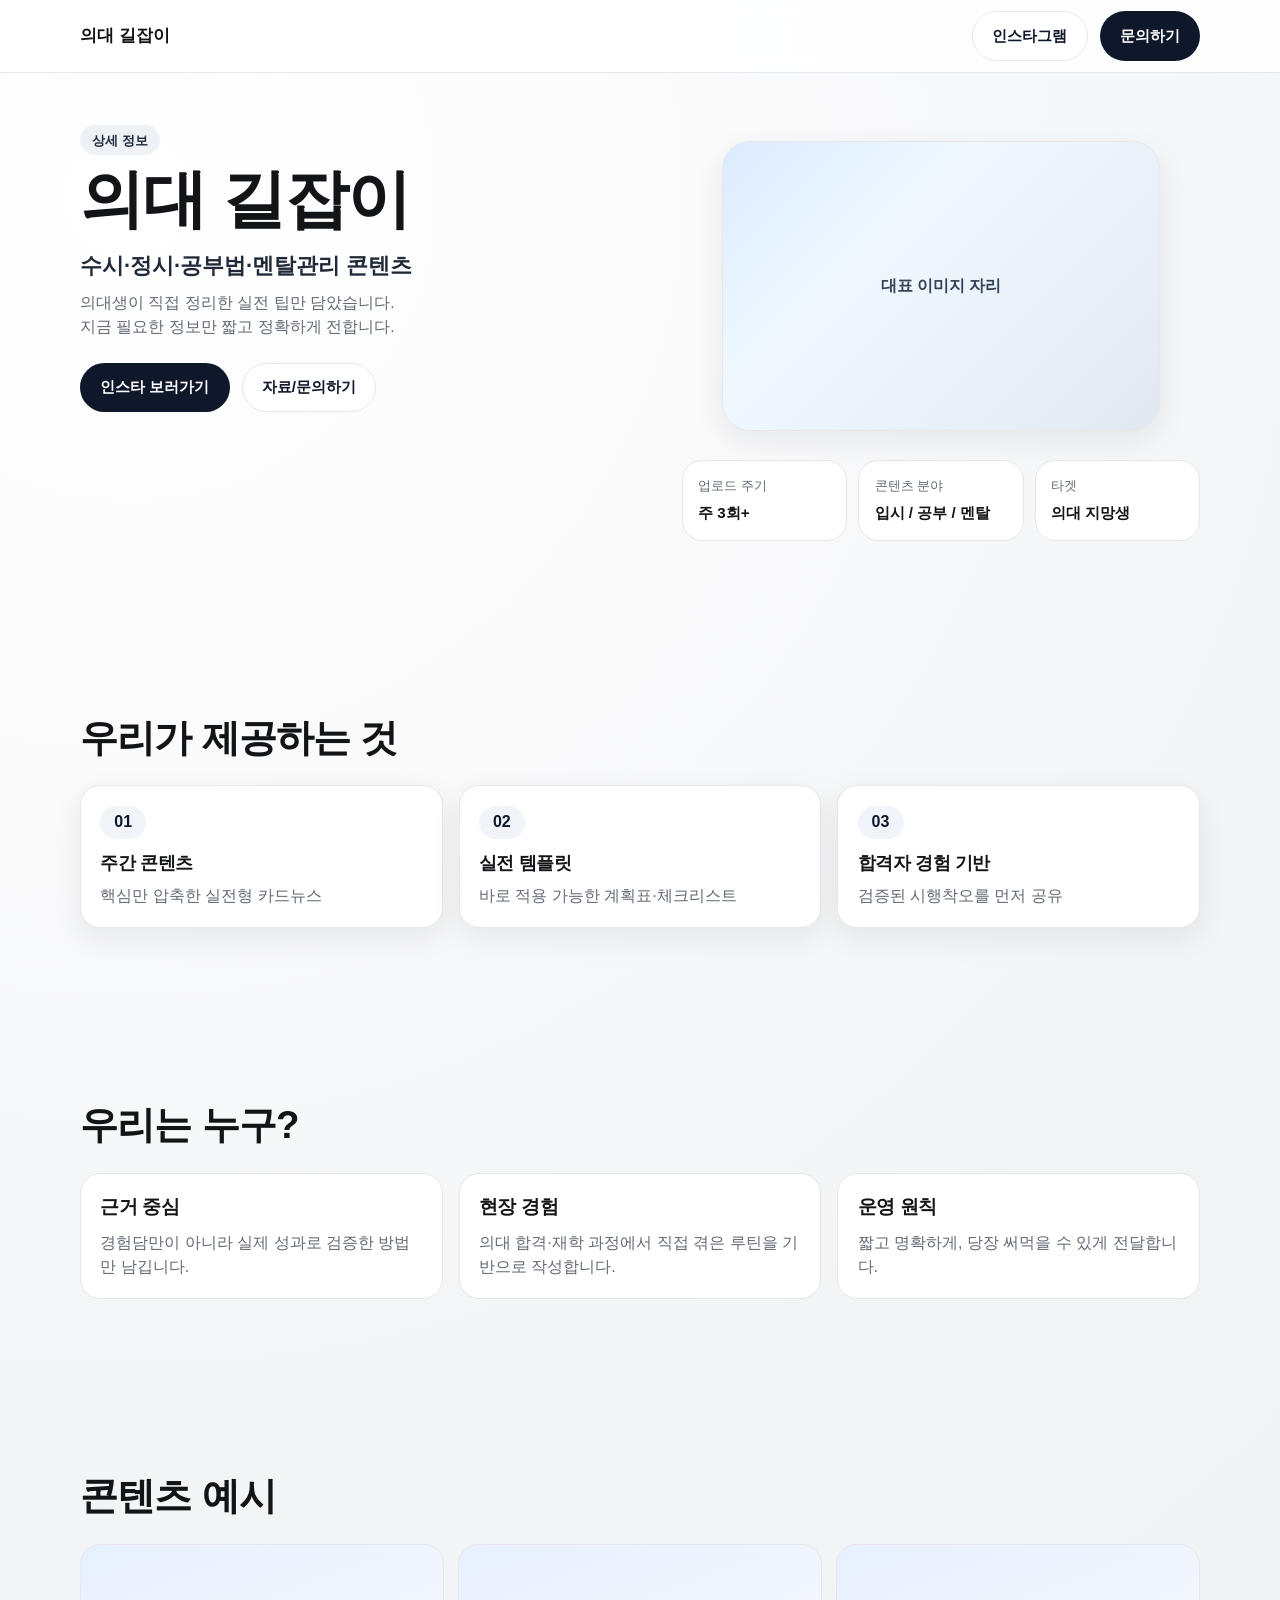
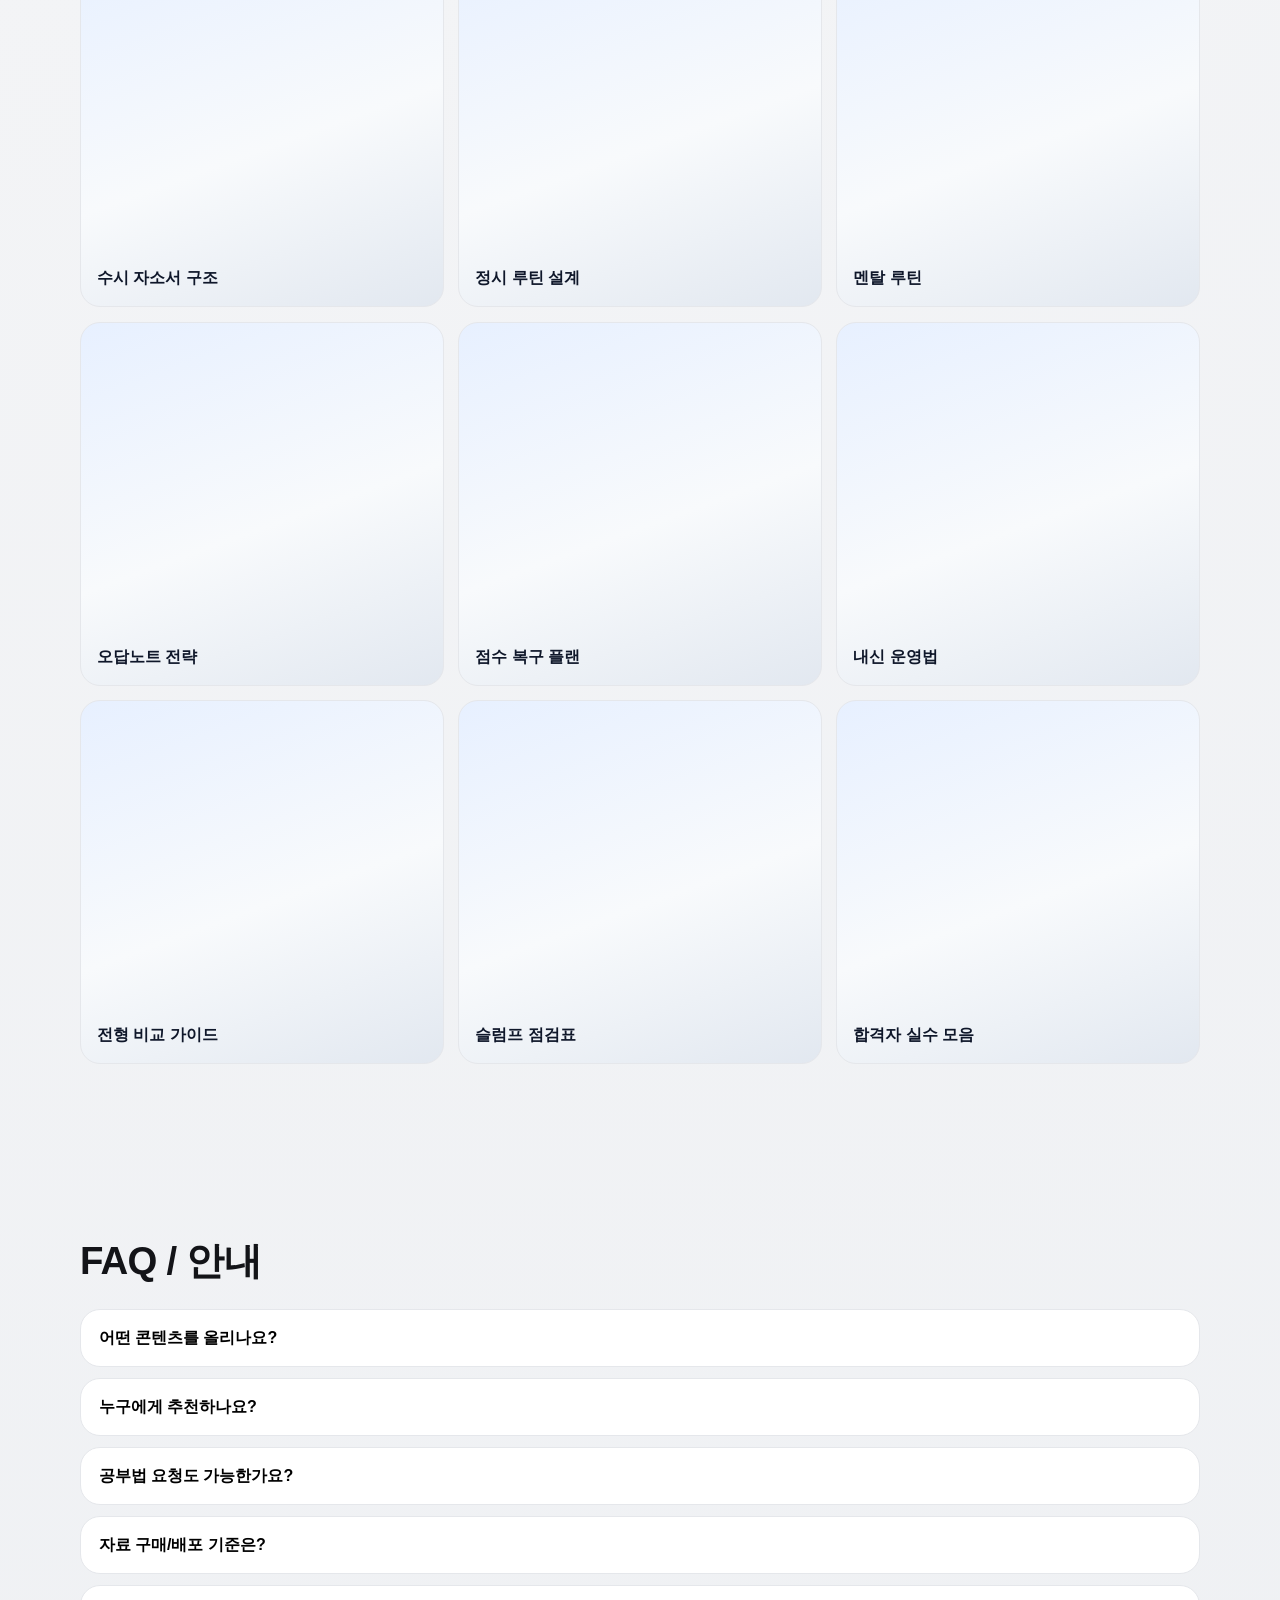
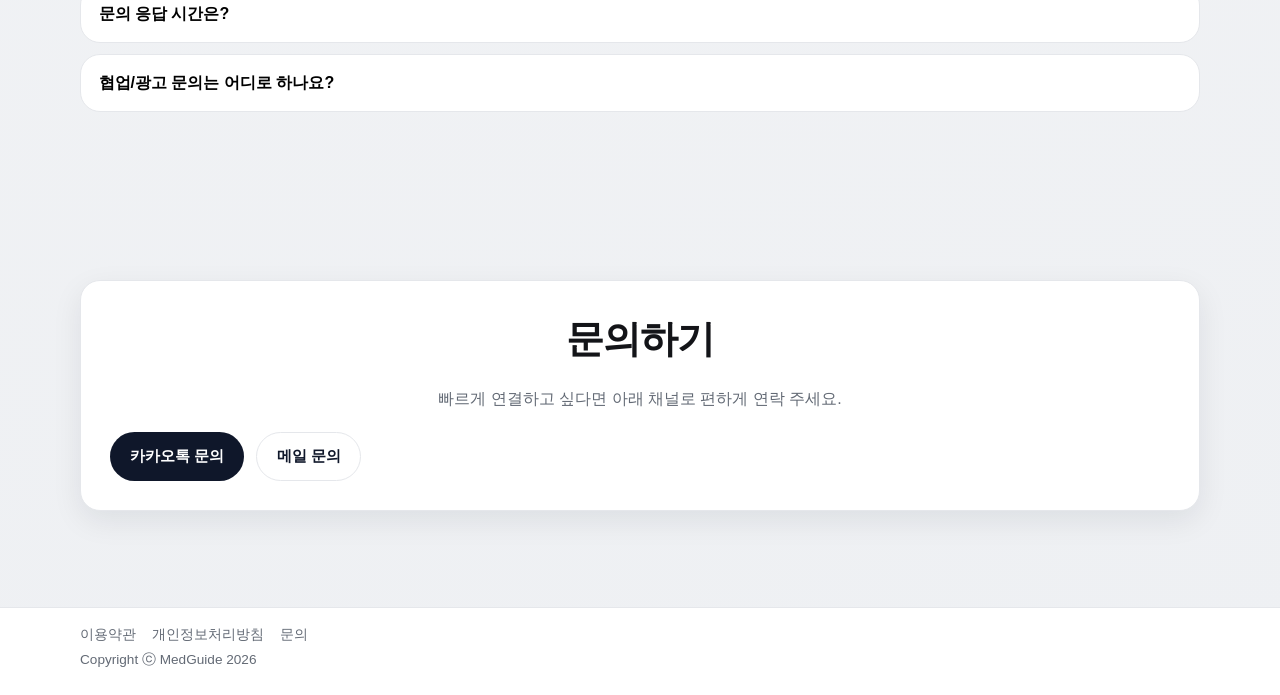
==== public/index.html @ 6a448bb4 "Add MedGuide one-page landing in public" ====
<!doctype html>
<html lang="ko">
<head>
  <meta charset="UTF-8">
  <meta name="viewport" content="width=device-width, initial-scale=1.0">
  <title>의대 길잡이 | 실전 입시·공부 콘텐츠</title>
  <meta name="description" content="수시·정시·공부법·멘탈관리까지, 의대생이 직접 정리한 실전 콘텐츠.">
  <meta property="og:type" content="website">
  <meta property="og:title" content="의대 길잡이">
  <meta property="og:description" content="수시·정시·공부법·멘탈관리, 의대생 실전 노하우를 한 페이지에.">
  <meta property="og:image" content="assets/og-image.jpg">
  <meta property="og:url" content="/">
  <link rel="preconnect" href="https://cdn.jsdelivr.net" crossorigin>
  <link rel="stylesheet" href="https://cdn.jsdelivr.net/npm/pretendard/dist/web/static/pretendard.css">
  <link rel="stylesheet" href="style.css">
</head>
<body>
  <header class="site-header">
    <div class="container header-inner">
      <a href="#top" class="logo">의대 길잡이</a>
      <nav class="header-actions">
        <a class="btn btn-ghost" href="https://instagram.com" target="_blank" rel="noreferrer">인스타그램</a>
        <a class="btn btn-solid" href="#contact">문의하기</a>
      </nav>
    </div>
  </header>

  <main id="top">
    <section class="hero section">
      <div class="container hero-grid">
        <div class="hero-copy">
          <p class="eyebrow">상세 정보</p>
          <h1>의대 길잡이</h1>
          <p class="lead">수시·정시·공부법·멘탈관리 콘텐츠</p>
          <p class="sub">의대생이 직접 정리한 실전 팁만 담았습니다.<br>지금 필요한 정보만 짧고 정확하게 전합니다.</p>
          <div class="hero-actions">
            <a class="btn btn-solid" href="https://instagram.com" target="_blank" rel="noreferrer">인스타 보러가기</a>
            <a class="btn btn-ghost" href="#contact">자료/문의하기</a>
          </div>
        </div>
        <div class="hero-visual-wrap">
          <figure class="hero-visual" id="hero-visual">
            <img id="hero-image" src="assets/hero.jpg" alt="의대 길잡이 대표 이미지">
            <div class="placeholder-content">대표 이미지 자리</div>
          </figure>
          <div class="hero-info-cards">
            <article class="mini-card">
              <p class="mini-label">업로드 주기</p>
              <p class="mini-value">주 3회+</p>
            </article>
            <article class="mini-card">
              <p class="mini-label">콘텐츠 분야</p>
              <p class="mini-value">입시 / 공부 / 멘탈</p>
            </article>
            <article class="mini-card">
              <p class="mini-label">타겟</p>
              <p class="mini-value">의대 지망생</p>
            </article>
          </div>
        </div>
      </div>
    </section>

    <section class="section section-highlight" id="value">
      <div class="container">
        <h2>우리가 제공하는 것</h2>
        <div class="value-grid">
          <article class="value-card">
            <span class="badge">01</span>
            <h3>주간 콘텐츠</h3>
            <p>핵심만 압축한 실전형 카드뉴스</p>
          </article>
          <article class="value-card">
            <span class="badge">02</span>
            <h3>실전 템플릿</h3>
            <p>바로 적용 가능한 계획표·체크리스트</p>
          </article>
          <article class="value-card">
            <span class="badge">03</span>
            <h3>합격자 경험 기반</h3>
            <p>검증된 시행착오를 먼저 공유</p>
          </article>
        </div>
      </div>
    </section>

    <section class="section" id="about">
      <div class="container">
        <h2>우리는 누구?</h2>
        <div class="about-grid">
          <article class="card">
            <h3>근거 중심</h3>
            <p>경험담만이 아니라 실제 성과로 검증한 방법만 남깁니다.</p>
          </article>
          <article class="card">
            <h3>현장 경험</h3>
            <p>의대 합격·재학 과정에서 직접 겪은 루틴을 기반으로 작성합니다.</p>
          </article>
          <article class="card">
            <h3>운영 원칙</h3>
            <p>짧고 명확하게, 당장 써먹을 수 있게 전달합니다.</p>
          </article>
        </div>
      </div>
    </section>

    <section class="section" id="contents">
      <div class="container">
        <h2>콘텐츠 예시</h2>
        <div class="content-grid">
          <button class="content-card" data-title="수시 자기소개서 체크포인트" data-desc="짧은 문장으로 설득력 높이는 구조를 예시와 함께 정리합니다.">수시 자소서 구조</button>
          <button class="content-card" data-title="정시 루틴 설계" data-desc="과목별 우선순위와 시간 배분표를 현실적으로 맞추는 방법입니다.">정시 루틴 설계</button>
          <button class="content-card" data-title="시험 직전 멘탈 유지" data-desc="불안을 줄이고 집중을 유지하는 최소 행동 루틴을 공유합니다.">멘탈 루틴</button>
          <button class="content-card" data-title="오답노트 최소화 전략" data-desc="오답은 줄이고 회독은 높이는 노트 구조를 템플릿으로 제공합니다.">오답노트 전략</button>
          <button class="content-card" data-title="모의고사 리커버리" data-desc="점수 흔들릴 때 다음 7일을 복구하는 플랜을 안내합니다.">점수 복구 플랜</button>
          <button class="content-card" data-title="내신 기간 운영법" data-desc="내신·수능 병행 기간에 무너지지 않는 주간 계획을 제시합니다.">내신 운영법</button>
          <button class="content-card" data-title="입시 정보 큐레이션" data-desc="복잡한 전형 정보를 핵심만 빠르게 비교할 수 있게 요약합니다.">전형 비교 가이드</button>
          <button class="content-card" data-title="슬럼프 탈출 점검표" data-desc="공부가 안 풀릴 때 원인을 찾아내는 진단 체크리스트입니다.">슬럼프 점검표</button>
          <button class="content-card" data-title="합격자 실수 모음" data-desc="많이 하는 실수를 먼저 피할 수 있도록 사례로 정리합니다.">합격자 실수 모음</button>
        </div>
      </div>
    </section>

    <section class="section" id="faq">
      <div class="container">
        <h2>FAQ / 안내</h2>
        <div class="accordion" data-accordion>
          <article class="accordion-item">
            <button class="accordion-trigger" aria-expanded="false">어떤 콘텐츠를 올리나요?</button>
            <div class="accordion-panel"><p>수시·정시 전략, 공부 루틴, 멘탈 관리, 실전 템플릿을 다룹니다.</p></div>
          </article>
          <article class="accordion-item">
            <button class="accordion-trigger" aria-expanded="false">누구에게 추천하나요?</button>
            <div class="accordion-panel"><p>의대 진학을 목표로 하는 고등학생, N수생, 학부모에게 추천합니다.</p></div>
          </article>
          <article class="accordion-item">
            <button class="accordion-trigger" aria-expanded="false">공부법 요청도 가능한가요?</button>
            <div class="accordion-panel"><p>가능합니다. 상황을 간단히 보내주시면 우선순위를 정리해 안내해드립니다.</p></div>
          </article>
          <article class="accordion-item">
            <button class="accordion-trigger" aria-expanded="false">자료 구매/배포 기준은?</button>
            <div class="accordion-panel"><p>자료는 개인 학습 용도로만 사용 가능합니다. 무단 재배포는 제한됩니다.</p></div>
          </article>
          <article class="accordion-item">
            <button class="accordion-trigger" aria-expanded="false">문의 응답 시간은?</button>
            <div class="accordion-panel"><p>평일 기준 24시간 내 답변을 목표로 운영합니다.</p></div>
          </article>
          <article class="accordion-item">
            <button class="accordion-trigger" aria-expanded="false">협업/광고 문의는 어디로 하나요?</button>
            <div class="accordion-panel"><p>아래 문의하기 섹션의 메일 버튼으로 제안서를 보내주세요.</p></div>
          </article>
        </div>
      </div>
    </section>

    <section class="section contact-section" id="contact">
      <div class="container contact-inner">
        <h2>문의하기</h2>
        <p>빠르게 연결하고 싶다면 아래 채널로 편하게 연락 주세요.</p>
        <div class="contact-actions">
          <a class="btn btn-solid" href="#kakao">카카오톡 문의</a>
          <a class="btn btn-ghost" href="mailto:medguide@example.com">메일 문의</a>
        </div>
      </div>
    </section>
  </main>

  <footer class="site-footer">
    <div class="container footer-inner">
      <nav class="footer-links">
        <a href="#">이용약관</a>
        <a href="#">개인정보처리방침</a>
        <a href="#contact">문의</a>
      </nav>
      <p>Copyright ⓒ MedGuide 2026</p>
    </div>
  </footer>

  <div class="modal" id="content-modal" aria-hidden="true" role="dialog" aria-labelledby="modal-title">
    <div class="modal-backdrop" data-close-modal></div>
    <div class="modal-panel">
      <button class="modal-close" aria-label="닫기" data-close-modal>&times;</button>
      <h3 id="modal-title">콘텐츠 제목</h3>
      <p id="modal-desc">콘텐츠 설명</p>
    </div>
  </div>

  <script src="app.js"></script>
</body>
</html>
---- public/style.css ----
:root {
  --bg: #f7f7f8;
  --surface: #ffffff;
  --text: #131418;
  --muted: #636a75;
  --line: #e5e7eb;
  --accent: #0f172a;
  --accent-2: #334155;
  --radius-xl: 28px;
  --radius-lg: 20px;
  --shadow: 0 10px 30px rgba(15, 23, 42, 0.08);
}

* {
  box-sizing: border-box;
}

html {
  scroll-behavior: smooth;
}

body {
  margin: 0;
  font-family: "Pretendard Variable", "Pretendard", "Apple SD Gothic Neo", "Noto Sans KR", sans-serif;
  color: var(--text);
  background:
    radial-gradient(circle at 10% 5%, #ffffff 0%, #f3f4f6 35%, #eef0f3 100%);
  line-height: 1.5;
}

a {
  color: inherit;
  text-decoration: none;
}

.container {
  width: min(1120px, calc(100% - 2rem));
  margin: 0 auto;
}

.section {
  padding: 84px 0;
}

.site-header {
  position: sticky;
  top: 0;
  z-index: 50;
  border-bottom: 1px solid var(--line);
  background: rgba(255, 255, 255, 0.85);
  backdrop-filter: blur(10px);
}

.header-inner {
  min-height: 72px;
  display: flex;
  align-items: center;
  justify-content: space-between;
  gap: 1rem;
}

.logo {
  font-size: 1.05rem;
  font-weight: 750;
}

.header-actions,
.hero-actions,
.contact-actions {
  display: flex;
  align-items: center;
  gap: 0.75rem;
  flex-wrap: wrap;
}

.btn {
  border-radius: 999px;
  padding: 0.76rem 1.2rem;
  border: 1px solid transparent;
  font-size: 0.95rem;
  font-weight: 650;
  transition: transform 0.2s ease, box-shadow 0.2s ease, background-color 0.2s ease, border-color 0.2s ease;
}

.btn:hover {
  transform: translateY(-2px);
  box-shadow: 0 10px 18px rgba(15, 23, 42, 0.12);
}

.btn-solid {
  background: var(--accent);
  color: #fff;
}

.btn-solid:hover {
  background: #0b1223;
}

.btn-ghost {
  background: #fff;
  color: var(--accent);
  border-color: var(--line);
}

.hero {
  padding-top: 52px;
}

.hero-grid {
  display: grid;
  grid-template-columns: 1.1fr 1fr;
  gap: 2rem;
  align-items: start;
}

.eyebrow {
  display: inline-block;
  margin: 0 0 0.6rem;
  padding: 0.35rem 0.75rem;
  border-radius: 999px;
  background: #eef2f7;
  color: #1e293b;
  font-size: 0.8rem;
  font-weight: 650;
}

h1,
h2,
h3 {
  margin: 0;
  letter-spacing: -0.02em;
}

h1 {
  font-size: clamp(2rem, 6vw, 4rem);
  line-height: 1.08;
}

h2 {
  font-size: clamp(1.5rem, 4vw, 2.4rem);
  margin-bottom: 1.2rem;
}

.lead {
  font-size: clamp(1rem, 2.4vw, 1.35rem);
  margin: 1rem 0 0.55rem;
  color: #1f2937;
  font-weight: 600;
}

.sub {
  margin: 0 0 1.5rem;
  color: var(--muted);
}

.hero-visual-wrap {
  display: grid;
  gap: 0.8rem;
}

.hero-visual {
  position: relative;
  min-height: 290px;
  border-radius: var(--radius-xl);
  border: 1px solid var(--line);
  overflow: hidden;
  background: linear-gradient(135deg, #dbeafe, #f0f9ff 35%, #e2e8f0);
  box-shadow: var(--shadow);
}

.hero-visual img {
  width: 100%;
  height: 100%;
  object-fit: cover;
  display: none;
}

.hero-visual.has-image img {
  display: block;
}

.placeholder-content {
  position: absolute;
  inset: 0;
  display: grid;
  place-items: center;
  color: #334155;
  font-weight: 650;
}

.hero-visual.has-image .placeholder-content {
  display: none;
}

.hero-info-cards {
  display: grid;
  gap: 0.7rem;
  grid-template-columns: repeat(3, 1fr);
}

.mini-card,
.card,
.value-card,
.content-card,
.accordion-item,
.contact-inner {
  border: 1px solid var(--line);
  border-radius: var(--radius-lg);
  background: #fff;
}

.mini-card {
  padding: 0.95rem;
}

.mini-label {
  margin: 0;
  color: var(--muted);
  font-size: 0.8rem;
}

.mini-value {
  margin: 0.4rem 0 0;
  font-size: 0.95rem;
  font-weight: 700;
}

.section-highlight .value-grid {
  display: grid;
  grid-template-columns: repeat(3, minmax(0, 1fr));
  gap: 1rem;
}

.value-card {
  padding: 1.2rem;
  box-shadow: var(--shadow);
}

.value-card h3 {
  margin-top: 0.7rem;
  font-size: 1.1rem;
}

.value-card p {
  margin: 0.45rem 0 0;
  color: var(--muted);
}

.badge {
  display: inline-block;
  min-width: 46px;
  text-align: center;
  padding: 0.3rem 0.6rem;
  border-radius: 999px;
  background: #f1f5f9;
  color: #0f172a;
  font-weight: 750;
}

.about-grid {
  display: grid;
  grid-template-columns: repeat(3, minmax(0, 1fr));
  gap: 1rem;
}

.card {
  padding: 1.2rem;
}

.card p {
  color: var(--muted);
  margin: 0.6rem 0 0;
}

.content-grid {
  display: grid;
  grid-template-columns: repeat(3, minmax(0, 1fr));
  gap: 0.9rem;
}

.content-card {
  aspect-ratio: 1 / 1;
  display: flex;
  align-items: flex-end;
  justify-content: flex-start;
  padding: 1rem;
  text-align: left;
  cursor: pointer;
  font: inherit;
  font-weight: 700;
  color: #0f172a;
  background:
    linear-gradient(160deg, #e7f0ff 0%, #f8fafc 55%, #e2e8f0 100%);
  transition: transform 0.2s ease, box-shadow 0.2s ease;
}

.content-card:hover {
  transform: translateY(-3px);
  box-shadow: var(--shadow);
}

.accordion {
  display: grid;
  gap: 0.7rem;
}

.accordion-trigger {
  width: 100%;
  border: 0;
  background: transparent;
  text-align: left;
  font: inherit;
  font-size: 1rem;
  font-weight: 700;
  padding: 1rem 1.1rem;
  cursor: pointer;
}

.accordion-panel {
  max-height: 0;
  overflow: hidden;
  transition: max-height 0.25s ease;
}

.accordion-panel p {
  margin: 0;
  padding: 0 1.1rem 1rem;
  color: var(--muted);
}

.accordion-item.open .accordion-trigger {
  color: #0b1223;
}

.contact-section {
  padding-bottom: 96px;
}

.contact-inner {
  padding: 1.8rem;
  text-align: center;
  box-shadow: var(--shadow);
}

.contact-inner p {
  margin: 0.7rem 0 1.3rem;
  color: var(--muted);
}

.site-footer {
  border-top: 1px solid var(--line);
  background: #fff;
}

.footer-inner {
  padding: 1rem 0 1.5rem;
}

.footer-links {
  display: flex;
  gap: 1rem;
  flex-wrap: wrap;
  color: var(--muted);
  font-size: 0.9rem;
  margin-bottom: 0.3rem;
}

.footer-inner p {
  margin: 0;
  color: var(--muted);
  font-size: 0.85rem;
}

.modal {
  position: fixed;
  inset: 0;
  display: none;
  z-index: 90;
}

.modal.is-open {
  display: block;
}

.modal-backdrop {
  position: absolute;
  inset: 0;
  background: rgba(15, 23, 42, 0.45);
}

.modal-panel {
  position: relative;
  width: min(520px, calc(100% - 2rem));
  margin: 10vh auto;
  padding: 1.2rem 1.2rem 1.4rem;
  border-radius: var(--radius-lg);
  background: #fff;
  border: 1px solid var(--line);
  box-shadow: var(--shadow);
}

.modal-close {
  position: absolute;
  right: 0.8rem;
  top: 0.6rem;
  border: 0;
  background: transparent;
  font-size: 1.8rem;
  line-height: 1;
  cursor: pointer;
  color: #475569;
}

.modal-panel h3 {
  margin-bottom: 0.6rem;
  padding-right: 2rem;
}

.modal-panel p {
  margin: 0;
  color: var(--muted);
}

@media (max-width: 980px) {
  .hero-grid,
  .section-highlight .value-grid,
  .about-grid {
    grid-template-columns: 1fr;
  }

  .content-grid {
    grid-template-columns: repeat(2, minmax(0, 1fr));
  }
}

@media (max-width: 640px) {
  .section {
    padding: 64px 0;
  }

  .header-inner {
    min-height: 64px;
  }

  .btn {
    padding: 0.72rem 1rem;
    font-size: 0.88rem;
  }

  .hero-info-cards {
    grid-template-columns: 1fr;
  }

  .content-grid {
    grid-template-columns: 1fr;
  }
}
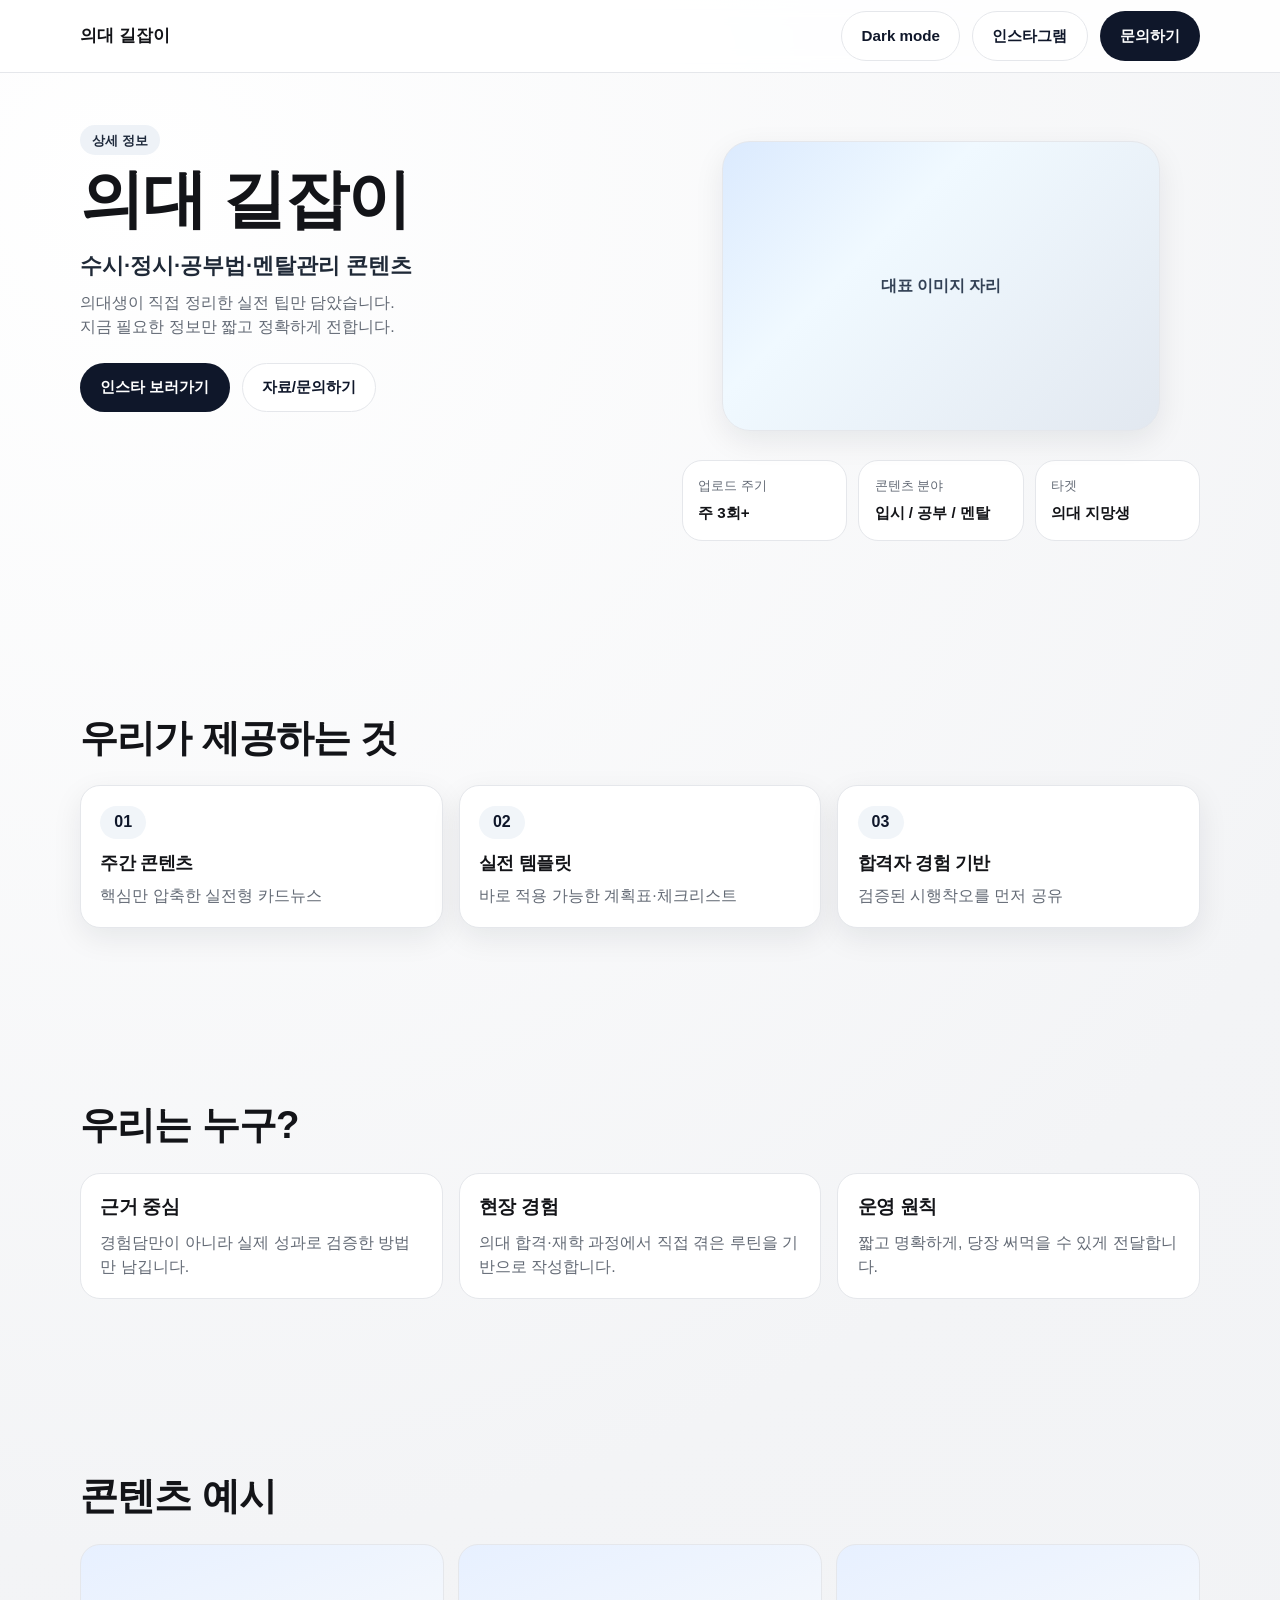
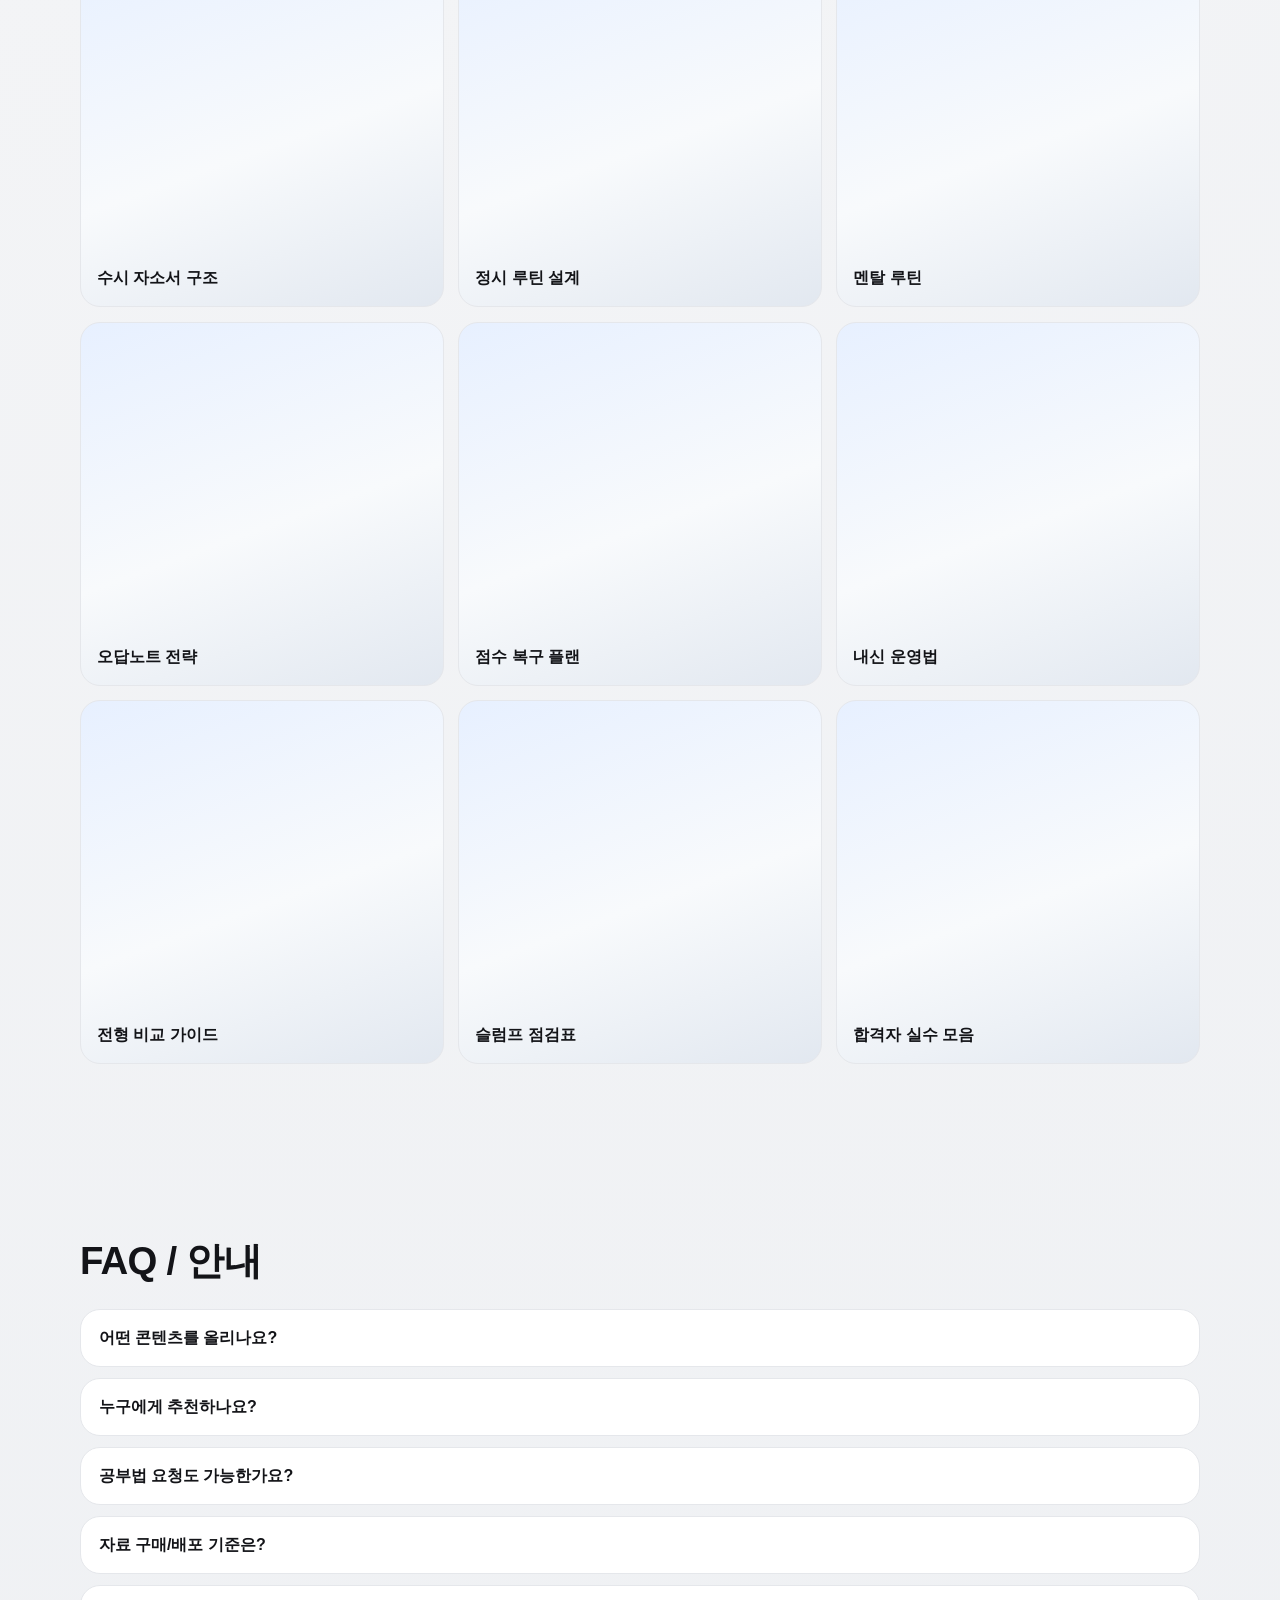
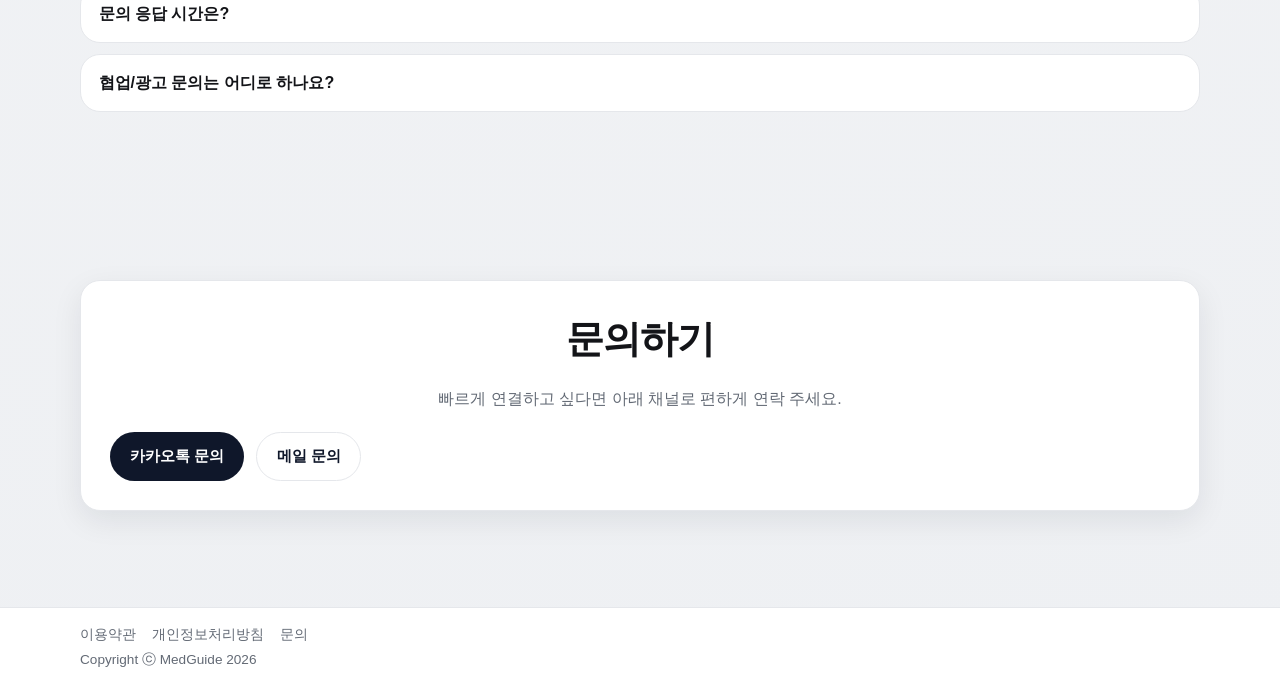
==== commit cbe9c174: "Add site theme toggle" ====
--- a/public/index.html
+++ b/public/index.html
@@ -3,6 +3,7 @@
 <head>
   <meta charset="UTF-8">
   <meta name="viewport" content="width=device-width, initial-scale=1.0">
+  <meta name="color-scheme" content="light dark">
   <title>의대 길잡이 | 실전 입시·공부 콘텐츠</title>
   <meta name="description" content="수시·정시·공부법·멘탈관리까지, 의대생이 직접 정리한 실전 콘텐츠.">
   <meta property="og:type" content="website">
@@ -19,6 +20,7 @@
     <div class="container header-inner">
       <a href="#top" class="logo">의대 길잡이</a>
       <nav class="header-actions">
+        <button class="theme-toggle" type="button" data-theme-toggle aria-pressed="false">Dark mode</button>
         <a class="btn btn-ghost" href="https://instagram.com" target="_blank" rel="noreferrer">인스타그램</a>
         <a class="btn btn-solid" href="#contact">문의하기</a>
       </nav>
--- a/public/style.css
+++ b/public/style.css
@@ -2,13 +2,48 @@
   --bg: #f7f7f8;
   --surface: #ffffff;
   --text: #131418;
+  --text-strong: #1f2937;
   --muted: #636a75;
   --line: #e5e7eb;
   --accent: #0f172a;
-  --accent-2: #334155;
+  --accent-contrast: #ffffff;
+  --eyebrow-bg: #eef2f7;
+  --eyebrow-text: #1e293b;
+  --hero-bg: linear-gradient(135deg, #dbeafe, #f0f9ff 35%, #e2e8f0);
+  --badge-bg: #f1f5f9;
+  --badge-text: #0f172a;
+  --card-gradient: linear-gradient(160deg, #e7f0ff 0%, #f8fafc 55%, #e2e8f0 100%);
+  --placeholder: #334155;
+  --header-bg: rgba(255, 255, 255, 0.85);
+  --body-bg: radial-gradient(circle at 10% 5%, #ffffff 0%, #f3f4f6 35%, #eef0f3 100%);
+  --modal-backdrop: rgba(15, 23, 42, 0.45);
   --radius-xl: 28px;
   --radius-lg: 20px;
   --shadow: 0 10px 30px rgba(15, 23, 42, 0.08);
+  color-scheme: light;
+}
+
+:root[data-theme="dark"] {
+  --bg: #08111f;
+  --surface: #0f1b2d;
+  --text: #e5eefc;
+  --text-strong: #f8fbff;
+  --muted: #a6b4c8;
+  --line: #22324a;
+  --accent: #f8fbff;
+  --accent-contrast: #08111f;
+  --eyebrow-bg: #13243a;
+  --eyebrow-text: #d8e7fb;
+  --hero-bg: linear-gradient(135deg, #0f2747, #10233b 35%, #17283a);
+  --badge-bg: #13243a;
+  --badge-text: #e5eefc;
+  --card-gradient: linear-gradient(160deg, #10233b 0%, #13243a 55%, #17283a 100%);
+  --placeholder: #d8e7fb;
+  --header-bg: rgba(8, 17, 31, 0.85);
+  --body-bg: radial-gradient(circle at 10% 5%, #0f2747 0%, #08111f 40%, #050b14 100%);
+  --modal-backdrop: rgba(2, 6, 23, 0.7);
+  --shadow: 0 18px 42px rgba(2, 6, 23, 0.42);
+  color-scheme: dark;
 }
 
 * {
@@ -23,14 +58,18 @@
   margin: 0;
   font-family: "Pretendard Variable", "Pretendard", "Apple SD Gothic Neo", "Noto Sans KR", sans-serif;
   color: var(--text);
-  background:
-    radial-gradient(circle at 10% 5%, #ffffff 0%, #f3f4f6 35%, #eef0f3 100%);
+  background: var(--body-bg);
   line-height: 1.5;
+  transition: background 0.2s ease, color 0.2s ease;
 }
 
 a {
   color: inherit;
   text-decoration: none;
+}
+
+button {
+  font: inherit;
 }
 
 .container {
@@ -47,7 +86,7 @@
   top: 0;
   z-index: 50;
   border-bottom: 1px solid var(--line);
-  background: rgba(255, 255, 255, 0.85);
+  background: var(--header-bg);
   backdrop-filter: blur(10px);
 }
 
@@ -73,33 +112,40 @@
   flex-wrap: wrap;
 }
 
-.btn {
+.btn,
+.theme-toggle {
   border-radius: 999px;
   padding: 0.76rem 1.2rem;
   border: 1px solid transparent;
   font-size: 0.95rem;
   font-weight: 650;
-  transition: transform 0.2s ease, box-shadow 0.2s ease, background-color 0.2s ease, border-color 0.2s ease;
-}
-
-.btn:hover {
+  transition: transform 0.2s ease, box-shadow 0.2s ease, background-color 0.2s ease, border-color 0.2s ease, color 0.2s ease;
+}
+
+.btn:hover,
+.theme-toggle:hover {
   transform: translateY(-2px);
   box-shadow: 0 10px 18px rgba(15, 23, 42, 0.12);
 }
 
 .btn-solid {
   background: var(--accent);
-  color: #fff;
+  color: var(--accent-contrast);
 }
 
 .btn-solid:hover {
-  background: #0b1223;
-}
-
-.btn-ghost {
-  background: #fff;
+  filter: brightness(0.96);
+}
+
+.btn-ghost,
+.theme-toggle {
+  background: var(--surface);
   color: var(--accent);
   border-color: var(--line);
+}
+
+.theme-toggle {
+  cursor: pointer;
 }
 
 .hero {
@@ -118,8 +164,8 @@
   margin: 0 0 0.6rem;
   padding: 0.35rem 0.75rem;
   border-radius: 999px;
-  background: #eef2f7;
-  color: #1e293b;
+  background: var(--eyebrow-bg);
+  color: var(--eyebrow-text);
   font-size: 0.8rem;
   font-weight: 650;
 }
@@ -144,7 +190,7 @@
 .lead {
   font-size: clamp(1rem, 2.4vw, 1.35rem);
   margin: 1rem 0 0.55rem;
-  color: #1f2937;
+  color: var(--text-strong);
   font-weight: 600;
 }
 
@@ -164,7 +210,7 @@
   border-radius: var(--radius-xl);
   border: 1px solid var(--line);
   overflow: hidden;
-  background: linear-gradient(135deg, #dbeafe, #f0f9ff 35%, #e2e8f0);
+  background: var(--hero-bg);
   box-shadow: var(--shadow);
 }
 
@@ -184,7 +230,7 @@
   inset: 0;
   display: grid;
   place-items: center;
-  color: #334155;
+  color: var(--placeholder);
   font-weight: 650;
 }
 
@@ -206,7 +252,7 @@
 .contact-inner {
   border: 1px solid var(--line);
   border-radius: var(--radius-lg);
-  background: #fff;
+  background: var(--surface);
 }
 
 .mini-card {
@@ -252,8 +298,8 @@
   text-align: center;
   padding: 0.3rem 0.6rem;
   border-radius: 999px;
-  background: #f1f5f9;
-  color: #0f172a;
+  background: var(--badge-bg);
+  color: var(--badge-text);
   font-weight: 750;
 }
 
@@ -288,9 +334,8 @@
   cursor: pointer;
   font: inherit;
   font-weight: 700;
-  color: #0f172a;
-  background:
-    linear-gradient(160deg, #e7f0ff 0%, #f8fafc 55%, #e2e8f0 100%);
+  color: var(--text);
+  background: var(--card-gradient);
   transition: transform 0.2s ease, box-shadow 0.2s ease;
 }
 
@@ -314,6 +359,7 @@
   font-weight: 700;
   padding: 1rem 1.1rem;
   cursor: pointer;
+  color: var(--text);
 }
 
 .accordion-panel {
@@ -329,7 +375,7 @@
 }
 
 .accordion-item.open .accordion-trigger {
-  color: #0b1223;
+  color: var(--text-strong);
 }
 
 .contact-section {
@@ -349,7 +395,7 @@
 
 .site-footer {
   border-top: 1px solid var(--line);
-  background: #fff;
+  background: var(--surface);
 }
 
 .footer-inner {
@@ -385,7 +431,7 @@
 .modal-backdrop {
   position: absolute;
   inset: 0;
-  background: rgba(15, 23, 42, 0.45);
+  background: var(--modal-backdrop);
 }
 
 .modal-panel {
@@ -394,7 +440,7 @@
   margin: 10vh auto;
   padding: 1.2rem 1.2rem 1.4rem;
   border-radius: var(--radius-lg);
-  background: #fff;
+  background: var(--surface);
   border: 1px solid var(--line);
   box-shadow: var(--shadow);
 }
@@ -408,7 +454,7 @@
   font-size: 1.8rem;
   line-height: 1;
   cursor: pointer;
-  color: #475569;
+  color: var(--muted);
 }
 
 .modal-panel h3 {
@@ -442,7 +488,8 @@
     min-height: 64px;
   }
 
-  .btn {
+  .btn,
+  .theme-toggle {
     padding: 0.72rem 1rem;
     font-size: 0.88rem;
   }
